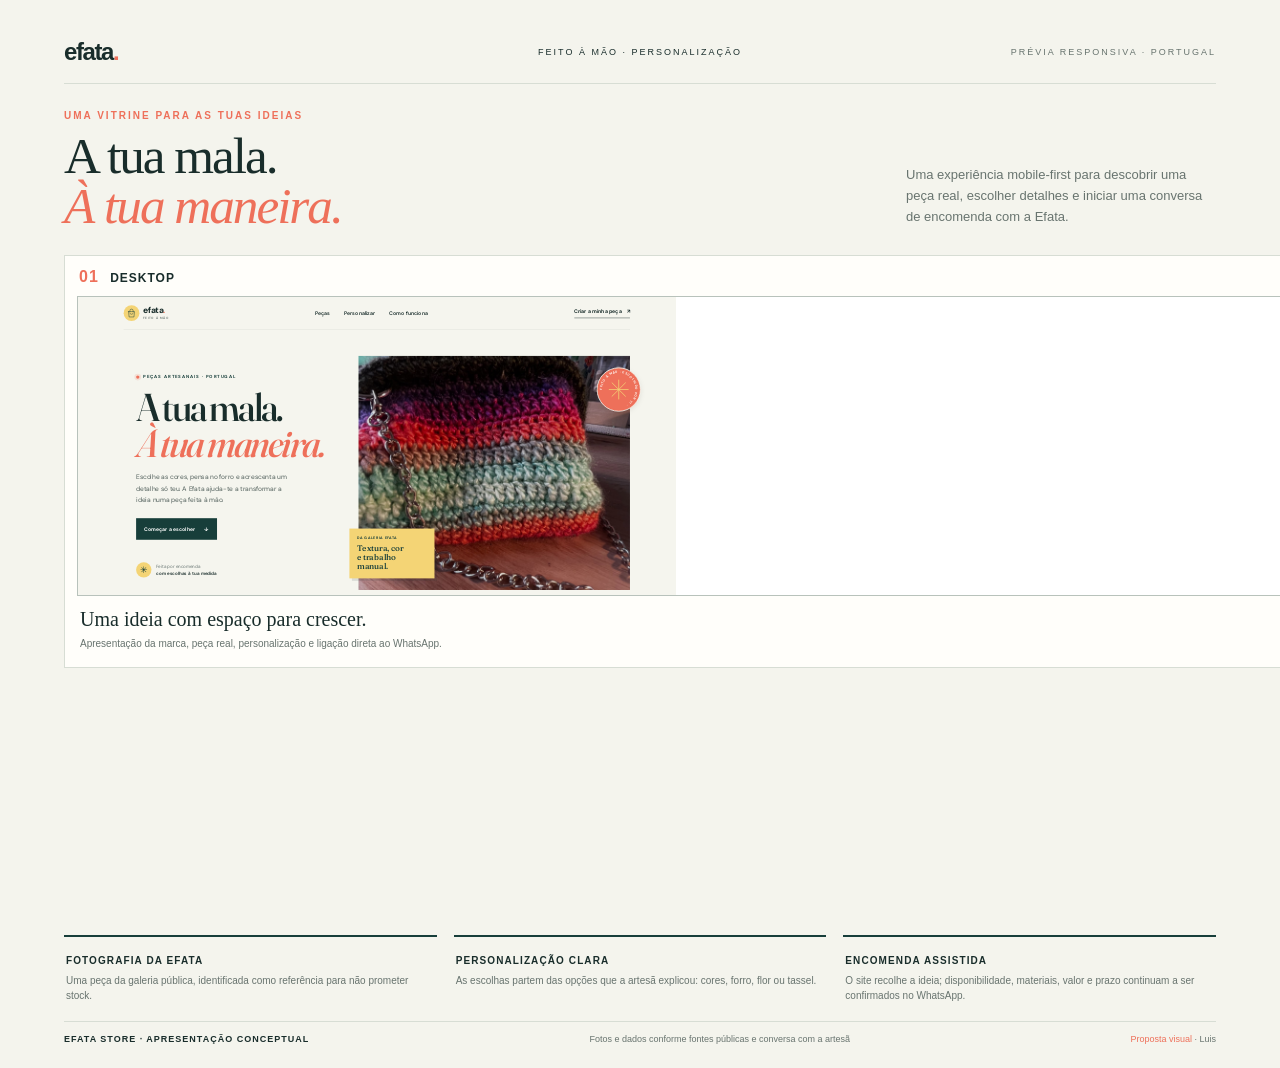
==== arte/prancha.html @ 9b5f9c31 "Create Efata Store concept experience" ====
<!doctype html>
<html lang="pt-PT">
<head>
  <meta charset="utf-8"><meta name="viewport" content="width=device-width,initial-scale=1">
  <title>Efata Store — apresentação responsiva</title>
  <style>
    :root{--ink:#192d2b;--green:#173e3a;--coral:#ee705a;--yellow:#f4d475;--paper:#f4f4ed;--line:#d7ddd4;--muted:#68746f;--serif:Georgia,'Times New Roman',serif;--sans:Arial,sans-serif}
    *{box-sizing:border-box}body{margin:0;background:var(--paper);color:var(--ink);font-family:var(--sans)}.sheet{max-width:1600px;margin:auto;padding:38px 5vw 24px}.top{display:grid;grid-template-columns:1fr auto 1fr;align-items:center;border-bottom:1px solid var(--line);padding-bottom:17px}.brand{font-size:24px;font-weight:700;letter-spacing:-1.4px}.brand i{color:var(--coral);font-style:normal}.top-center,.top-right{font-size:9px;letter-spacing:2px;text-transform:uppercase}.top-right{text-align:right;color:var(--muted)}.intro{display:flex;justify-content:space-between;align-items:end;gap:40px;padding:26px 0 24px}.intro .kicker{margin:0 0 10px;color:var(--coral);font-size:10px;font-weight:bold;letter-spacing:2px}.intro h1{margin:0;font:500 clamp(36px,4vw,60px)/.98 var(--serif);letter-spacing:-2px}.intro h1 em{color:var(--coral);font-weight:500}.intro>p{max-width:310px;margin:0 0 4px;color:var(--muted);font-size:13px;line-height:1.6}.devices{display:grid;grid-template-columns:1fr 1fr 1fr;gap:17px;align-items:start}.device{background:#fffefa;border:1px solid var(--line);padding:12px}.device-head{display:flex;align-items:baseline;justify-content:space-between;padding:0 2px 10px}.device-head b{font-size:12px;letter-spacing:1px}.device-head b span{color:var(--coral);font-size:16px;margin-right:7px}.device-head small{color:var(--muted);font-size:9px;letter-spacing:1px;text-transform:uppercase}.frame{overflow:hidden;border:1px solid #b8c2bb;background:#fff;position:relative}.frame iframe{display:block;border:0;pointer-events:none}.desktop-frame{height:300px}.desktop-frame iframe{width:1440px;height:740px;transform:scale(.415);transform-origin:top left}.tablet-frame{height:300px}.tablet-frame iframe{width:920px;height:800px;transform:scale(.326);transform-origin:top left}.phone-frame{height:520px;width:205px;max-width:100%;margin:auto;border:6px solid #172d29;border-radius:24px}.phone-frame iframe{width:390px;height:980px;transform:scale(.495);transform-origin:top left;border-radius:18px}.caption{padding:12px 3px 4px}.caption strong{font:500 20px var(--serif)}.caption p{margin:5px 0 0;color:var(--muted);font-size:10px;line-height:1.5}.takeaways{display:grid;grid-template-columns:repeat(3,1fr);gap:17px;margin-top:18px}.takeaways article{padding:13px 2px 0;border-top:2px solid var(--green)}.takeaways b{font-size:10px;letter-spacing:1.1px;text-transform:uppercase}.takeaways p{margin:5px 0 0;color:var(--muted);font-size:10px;line-height:1.5}.footer{margin-top:18px;padding-top:12px;border-top:1px solid var(--line);display:flex;justify-content:space-between;gap:20px;color:var(--muted);font-size:9px}.footer strong{color:var(--ink);letter-spacing:1px;text-transform:uppercase}.footer em{color:var(--coral);font-style:normal}
    @media(max-width:900px){.sheet{padding:25px 20px}.devices{grid-template-columns:1fr 1fr}.device:first-child{grid-column:1/-1}.desktop-frame{height:270px}.intro{align-items:start;flex-direction:column;gap:14px}.intro>p{max-width:510px}.takeaways{grid-template-columns:1fr 1fr}.top{grid-template-columns:1fr auto}.top-center{display:none}}
    @media(max-width:580px){.sheet{padding:18px 13px}.top{padding-bottom:12px}.brand{font-size:20px}.top-right{font-size:7px;letter-spacing:1px}.intro{padding:22px 0 18px}.intro h1{font-size:38px}.devices{grid-template-columns:1fr}.device:first-child{grid-column:auto}.desktop-frame{height:235px}.tablet-frame{height:280px}.phone-frame{height:490px;width:193px}.phone-frame iframe{transform:scale(.466)}.device{padding:9px}.takeaways{grid-template-columns:1fr}.footer{flex-direction:column;gap:7px}.footer span:last-child{text-align:left}}
  </style>
</head>
<body>
  <main class="sheet">
    <header class="top"><div class="brand">efata<i>.</i></div><div class="top-center">Feito à mão · Personalização</div><div class="top-right">Prévia responsiva · Portugal</div></header>
    <section class="intro"><div><p class="kicker">UMA VITRINE PARA AS TUAS IDEIAS</p><h1>A tua mala.<br><em>À tua maneira.</em></h1></div><p>Uma experiência mobile-first para descobrir uma peça real, escolher detalhes e iniciar uma conversa de encomenda com a Efata.</p></section>
    <section class="devices" aria-label="Prévia do site em três dispositivos">
      <article class="device"><div class="device-head"><b><span>01</span> DESKTOP</b><small>explorar & personalizar</small></div><div class="frame desktop-frame"><iframe src="../index.html" title="Prévia Efata Store no computador" loading="lazy"></iframe></div><div class="caption"><strong>Uma ideia com espaço para crescer.</strong><p>Apresentação da marca, peça real, personalização e ligação direta ao WhatsApp.</p></div></article>
      <article class="device"><div class="device-head"><b><span>02</span> TABLET</b><small>escolha com calma</small></div><div class="frame tablet-frame"><iframe src="../index.html#personalizar" title="Prévia Efata Store no tablet" loading="lazy"></iframe></div><div class="caption"><strong>Detalhes organizados.</strong><p>Cor, tecido do forro e detalhe decorativo, num pedido simples de preencher.</p></div></article>
      <article class="device"><div class="device-head"><b><span>03</span> TELEMÓVEL</b><small>feito para o dia a dia</small></div><div class="frame phone-frame"><iframe src="../index.html" title="Prévia Efata Store no telemóvel" loading="lazy"></iframe></div><div class="caption"><strong>Do gosto à conversa.</strong><p>O pedido segue para confirmar materiais, valor e prazo com a artesã.</p></div></article>
    </section>
    <section class="takeaways"><article><b>Fotografia da Efata</b><p>Uma peça da galeria pública, identificada como referência para não prometer stock.</p></article><article><b>Personalização clara</b><p>As escolhas partem das opções que a artesã explicou: cores, forro, flor ou tassel.</p></article><article><b>Encomenda assistida</b><p>O site recolhe a ideia; disponibilidade, materiais, valor e prazo continuam a ser confirmados no WhatsApp.</p></article></section>
    <footer class="footer"><strong>Efata Store · apresentação conceptual</strong><span>Fotos e dados conforme fontes públicas e conversa com a artesã</span><span><em>Proposta visual</em> · Luis</span></footer>
  </main>
</body>
</html>
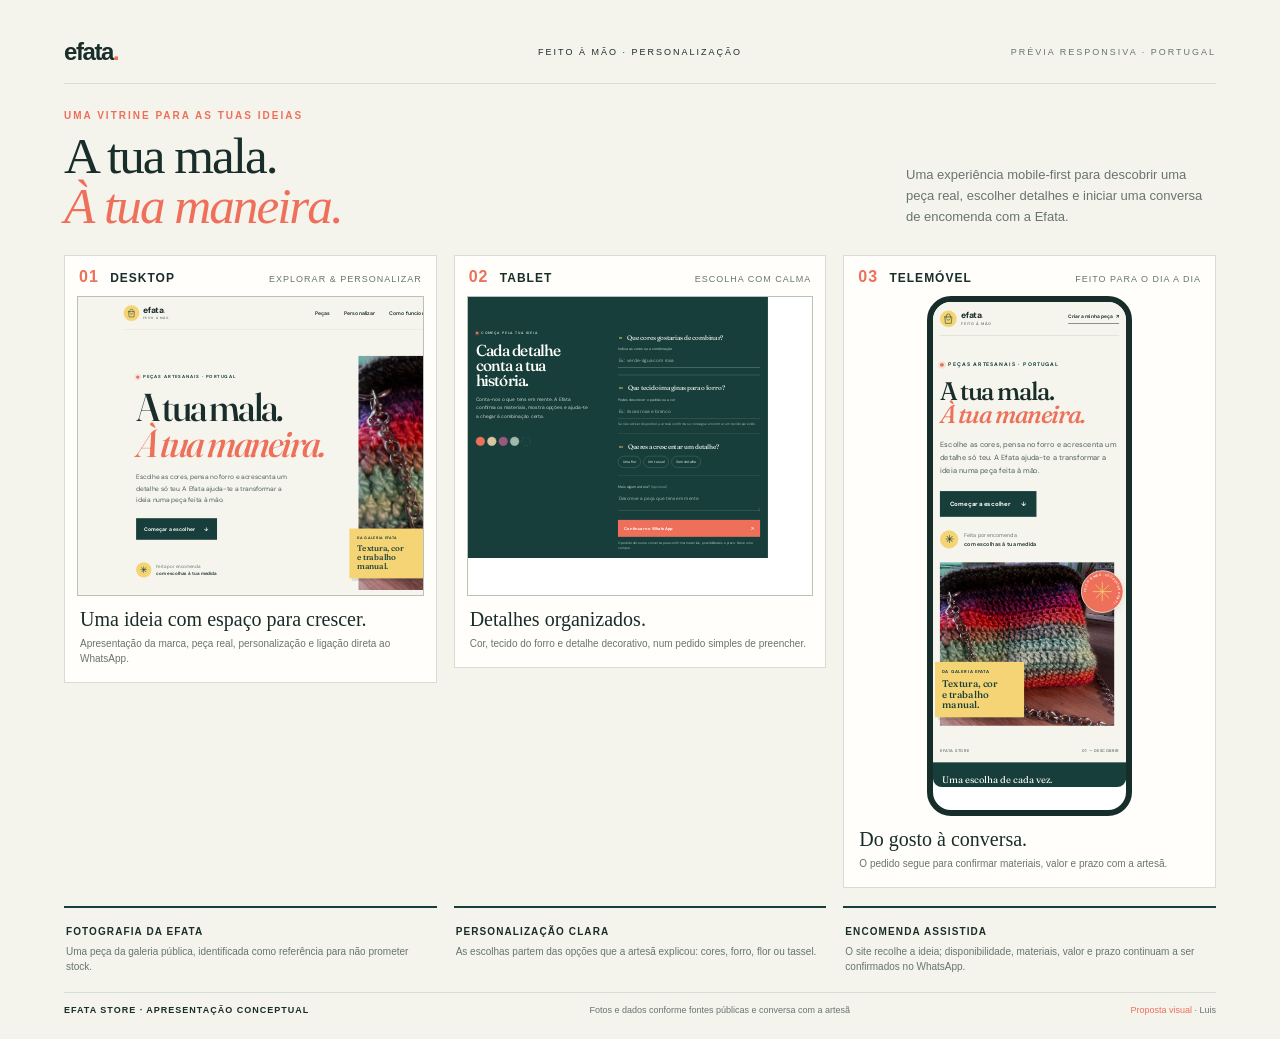
==== commit 82ce402a: "Fix responsive proposal board grid" ====
--- a/arte/prancha.html
+++ b/arte/prancha.html
@@ -5,7 +5,7 @@
   <title>Efata Store — apresentação responsiva</title>
   <style>
     :root{--ink:#192d2b;--green:#173e3a;--coral:#ee705a;--yellow:#f4d475;--paper:#f4f4ed;--line:#d7ddd4;--muted:#68746f;--serif:Georgia,'Times New Roman',serif;--sans:Arial,sans-serif}
-    *{box-sizing:border-box}body{margin:0;background:var(--paper);color:var(--ink);font-family:var(--sans)}.sheet{max-width:1600px;margin:auto;padding:38px 5vw 24px}.top{display:grid;grid-template-columns:1fr auto 1fr;align-items:center;border-bottom:1px solid var(--line);padding-bottom:17px}.brand{font-size:24px;font-weight:700;letter-spacing:-1.4px}.brand i{color:var(--coral);font-style:normal}.top-center,.top-right{font-size:9px;letter-spacing:2px;text-transform:uppercase}.top-right{text-align:right;color:var(--muted)}.intro{display:flex;justify-content:space-between;align-items:end;gap:40px;padding:26px 0 24px}.intro .kicker{margin:0 0 10px;color:var(--coral);font-size:10px;font-weight:bold;letter-spacing:2px}.intro h1{margin:0;font:500 clamp(36px,4vw,60px)/.98 var(--serif);letter-spacing:-2px}.intro h1 em{color:var(--coral);font-weight:500}.intro>p{max-width:310px;margin:0 0 4px;color:var(--muted);font-size:13px;line-height:1.6}.devices{display:grid;grid-template-columns:1fr 1fr 1fr;gap:17px;align-items:start}.device{background:#fffefa;border:1px solid var(--line);padding:12px}.device-head{display:flex;align-items:baseline;justify-content:space-between;padding:0 2px 10px}.device-head b{font-size:12px;letter-spacing:1px}.device-head b span{color:var(--coral);font-size:16px;margin-right:7px}.device-head small{color:var(--muted);font-size:9px;letter-spacing:1px;text-transform:uppercase}.frame{overflow:hidden;border:1px solid #b8c2bb;background:#fff;position:relative}.frame iframe{display:block;border:0;pointer-events:none}.desktop-frame{height:300px}.desktop-frame iframe{width:1440px;height:740px;transform:scale(.415);transform-origin:top left}.tablet-frame{height:300px}.tablet-frame iframe{width:920px;height:800px;transform:scale(.326);transform-origin:top left}.phone-frame{height:520px;width:205px;max-width:100%;margin:auto;border:6px solid #172d29;border-radius:24px}.phone-frame iframe{width:390px;height:980px;transform:scale(.495);transform-origin:top left;border-radius:18px}.caption{padding:12px 3px 4px}.caption strong{font:500 20px var(--serif)}.caption p{margin:5px 0 0;color:var(--muted);font-size:10px;line-height:1.5}.takeaways{display:grid;grid-template-columns:repeat(3,1fr);gap:17px;margin-top:18px}.takeaways article{padding:13px 2px 0;border-top:2px solid var(--green)}.takeaways b{font-size:10px;letter-spacing:1.1px;text-transform:uppercase}.takeaways p{margin:5px 0 0;color:var(--muted);font-size:10px;line-height:1.5}.footer{margin-top:18px;padding-top:12px;border-top:1px solid var(--line);display:flex;justify-content:space-between;gap:20px;color:var(--muted);font-size:9px}.footer strong{color:var(--ink);letter-spacing:1px;text-transform:uppercase}.footer em{color:var(--coral);font-style:normal}
+    *{box-sizing:border-box}body{margin:0;background:var(--paper);color:var(--ink);font-family:var(--sans)}.sheet{max-width:1600px;margin:auto;padding:38px 5vw 24px}.top{display:grid;grid-template-columns:1fr auto 1fr;align-items:center;border-bottom:1px solid var(--line);padding-bottom:17px}.brand{font-size:24px;font-weight:700;letter-spacing:-1.4px}.brand i{color:var(--coral);font-style:normal}.top-center,.top-right{font-size:9px;letter-spacing:2px;text-transform:uppercase}.top-right{text-align:right;color:var(--muted)}.intro{display:flex;justify-content:space-between;align-items:end;gap:40px;padding:26px 0 24px}.intro .kicker{margin:0 0 10px;color:var(--coral);font-size:10px;font-weight:bold;letter-spacing:2px}.intro h1{margin:0;font:500 clamp(36px,4vw,60px)/.98 var(--serif);letter-spacing:-2px}.intro h1 em{color:var(--coral);font-weight:500}.intro>p{max-width:310px;margin:0 0 4px;color:var(--muted);font-size:13px;line-height:1.6}.devices{display:grid;grid-template-columns:repeat(3,minmax(0,1fr));gap:17px;align-items:start}.device{min-width:0;background:#fffefa;border:1px solid var(--line);padding:12px}.device-head{display:flex;align-items:baseline;justify-content:space-between;padding:0 2px 10px}.device-head b{font-size:12px;letter-spacing:1px}.device-head b span{color:var(--coral);font-size:16px;margin-right:7px}.device-head small{color:var(--muted);font-size:9px;letter-spacing:1px;text-transform:uppercase}.frame{width:100%;min-width:0;overflow:hidden;border:1px solid #b8c2bb;background:#fff;position:relative}.frame iframe{display:block;border:0;pointer-events:none}.desktop-frame{height:300px}.desktop-frame iframe{width:1440px;height:740px;transform:scale(.415);transform-origin:top left}.tablet-frame{height:300px}.tablet-frame iframe{width:920px;height:800px;transform:scale(.326);transform-origin:top left}.phone-frame{height:520px;width:205px;max-width:100%;margin:auto;border:6px solid #172d29;border-radius:24px}.phone-frame iframe{width:390px;height:980px;transform:scale(.495);transform-origin:top left;border-radius:18px}.caption{padding:12px 3px 4px}.caption strong{font:500 20px var(--serif)}.caption p{margin:5px 0 0;color:var(--muted);font-size:10px;line-height:1.5}.takeaways{display:grid;grid-template-columns:repeat(3,minmax(0,1fr));gap:17px;margin-top:18px}.takeaways article{min-width:0;padding:13px 2px 0;border-top:2px solid var(--green)}.takeaways b{font-size:10px;letter-spacing:1.1px;text-transform:uppercase}.takeaways p{margin:5px 0 0;color:var(--muted);font-size:10px;line-height:1.5}.footer{margin-top:18px;padding-top:12px;border-top:1px solid var(--line);display:flex;justify-content:space-between;gap:20px;color:var(--muted);font-size:9px}.footer strong{color:var(--ink);letter-spacing:1px;text-transform:uppercase}.footer em{color:var(--coral);font-style:normal}
     @media(max-width:900px){.sheet{padding:25px 20px}.devices{grid-template-columns:1fr 1fr}.device:first-child{grid-column:1/-1}.desktop-frame{height:270px}.intro{align-items:start;flex-direction:column;gap:14px}.intro>p{max-width:510px}.takeaways{grid-template-columns:1fr 1fr}.top{grid-template-columns:1fr auto}.top-center{display:none}}
     @media(max-width:580px){.sheet{padding:18px 13px}.top{padding-bottom:12px}.brand{font-size:20px}.top-right{font-size:7px;letter-spacing:1px}.intro{padding:22px 0 18px}.intro h1{font-size:38px}.devices{grid-template-columns:1fr}.device:first-child{grid-column:auto}.desktop-frame{height:235px}.tablet-frame{height:280px}.phone-frame{height:490px;width:193px}.phone-frame iframe{transform:scale(.466)}.device{padding:9px}.takeaways{grid-template-columns:1fr}.footer{flex-direction:column;gap:7px}.footer span:last-child{text-align:left}}
   </style>
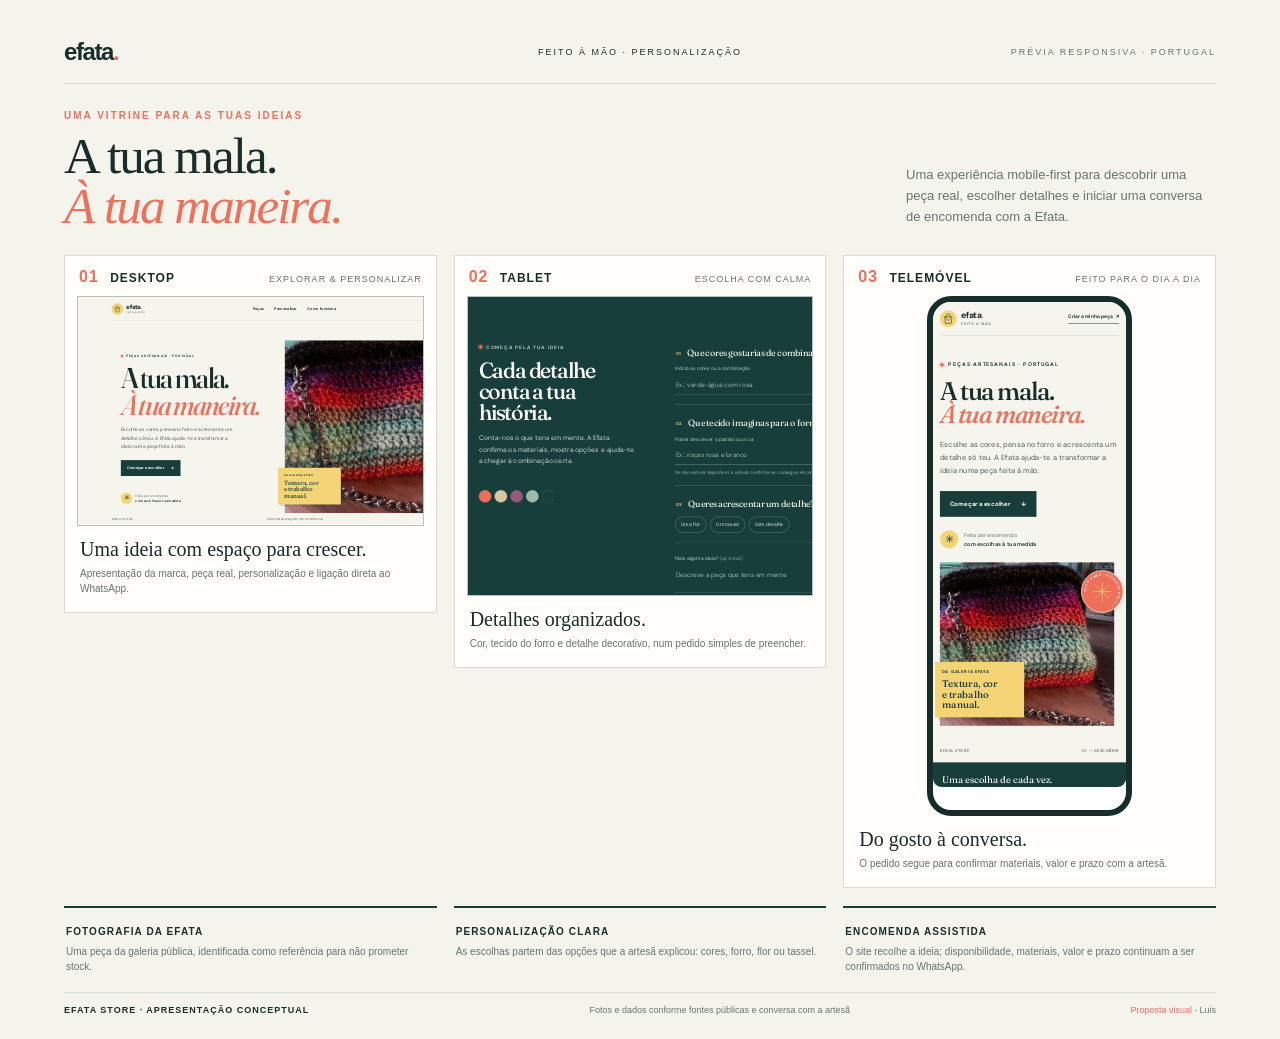
==== commit 9a0aa110: "Adjust responsive concept board device frames" ====
--- a/arte/prancha.html
+++ b/arte/prancha.html
@@ -5,9 +5,9 @@
   <title>Efata Store — apresentação responsiva</title>
   <style>
     :root{--ink:#192d2b;--green:#173e3a;--coral:#ee705a;--yellow:#f4d475;--paper:#f4f4ed;--line:#d7ddd4;--muted:#68746f;--serif:Georgia,'Times New Roman',serif;--sans:Arial,sans-serif}
-    *{box-sizing:border-box}body{margin:0;background:var(--paper);color:var(--ink);font-family:var(--sans)}.sheet{max-width:1600px;margin:auto;padding:38px 5vw 24px}.top{display:grid;grid-template-columns:1fr auto 1fr;align-items:center;border-bottom:1px solid var(--line);padding-bottom:17px}.brand{font-size:24px;font-weight:700;letter-spacing:-1.4px}.brand i{color:var(--coral);font-style:normal}.top-center,.top-right{font-size:9px;letter-spacing:2px;text-transform:uppercase}.top-right{text-align:right;color:var(--muted)}.intro{display:flex;justify-content:space-between;align-items:end;gap:40px;padding:26px 0 24px}.intro .kicker{margin:0 0 10px;color:var(--coral);font-size:10px;font-weight:bold;letter-spacing:2px}.intro h1{margin:0;font:500 clamp(36px,4vw,60px)/.98 var(--serif);letter-spacing:-2px}.intro h1 em{color:var(--coral);font-weight:500}.intro>p{max-width:310px;margin:0 0 4px;color:var(--muted);font-size:13px;line-height:1.6}.devices{display:grid;grid-template-columns:repeat(3,minmax(0,1fr));gap:17px;align-items:start}.device{min-width:0;background:#fffefa;border:1px solid var(--line);padding:12px}.device-head{display:flex;align-items:baseline;justify-content:space-between;padding:0 2px 10px}.device-head b{font-size:12px;letter-spacing:1px}.device-head b span{color:var(--coral);font-size:16px;margin-right:7px}.device-head small{color:var(--muted);font-size:9px;letter-spacing:1px;text-transform:uppercase}.frame{width:100%;min-width:0;overflow:hidden;border:1px solid #b8c2bb;background:#fff;position:relative}.frame iframe{display:block;border:0;pointer-events:none}.desktop-frame{height:300px}.desktop-frame iframe{width:1440px;height:740px;transform:scale(.415);transform-origin:top left}.tablet-frame{height:300px}.tablet-frame iframe{width:920px;height:800px;transform:scale(.326);transform-origin:top left}.phone-frame{height:520px;width:205px;max-width:100%;margin:auto;border:6px solid #172d29;border-radius:24px}.phone-frame iframe{width:390px;height:980px;transform:scale(.495);transform-origin:top left;border-radius:18px}.caption{padding:12px 3px 4px}.caption strong{font:500 20px var(--serif)}.caption p{margin:5px 0 0;color:var(--muted);font-size:10px;line-height:1.5}.takeaways{display:grid;grid-template-columns:repeat(3,minmax(0,1fr));gap:17px;margin-top:18px}.takeaways article{min-width:0;padding:13px 2px 0;border-top:2px solid var(--green)}.takeaways b{font-size:10px;letter-spacing:1.1px;text-transform:uppercase}.takeaways p{margin:5px 0 0;color:var(--muted);font-size:10px;line-height:1.5}.footer{margin-top:18px;padding-top:12px;border-top:1px solid var(--line);display:flex;justify-content:space-between;gap:20px;color:var(--muted);font-size:9px}.footer strong{color:var(--ink);letter-spacing:1px;text-transform:uppercase}.footer em{color:var(--coral);font-style:normal}
-    @media(max-width:900px){.sheet{padding:25px 20px}.devices{grid-template-columns:1fr 1fr}.device:first-child{grid-column:1/-1}.desktop-frame{height:270px}.intro{align-items:start;flex-direction:column;gap:14px}.intro>p{max-width:510px}.takeaways{grid-template-columns:1fr 1fr}.top{grid-template-columns:1fr auto}.top-center{display:none}}
-    @media(max-width:580px){.sheet{padding:18px 13px}.top{padding-bottom:12px}.brand{font-size:20px}.top-right{font-size:7px;letter-spacing:1px}.intro{padding:22px 0 18px}.intro h1{font-size:38px}.devices{grid-template-columns:1fr}.device:first-child{grid-column:auto}.desktop-frame{height:235px}.tablet-frame{height:280px}.phone-frame{height:490px;width:193px}.phone-frame iframe{transform:scale(.466)}.device{padding:9px}.takeaways{grid-template-columns:1fr}.footer{flex-direction:column;gap:7px}.footer span:last-child{text-align:left}}
+    *{box-sizing:border-box}body{margin:0;background:var(--paper);color:var(--ink);font-family:var(--sans)}.sheet{max-width:1600px;margin:auto;padding:38px 5vw 24px}.top{display:grid;grid-template-columns:1fr auto 1fr;align-items:center;border-bottom:1px solid var(--line);padding-bottom:17px}.brand{font-size:24px;font-weight:700;letter-spacing:-1.4px}.brand i{color:var(--coral);font-style:normal}.top-center,.top-right{font-size:9px;letter-spacing:2px;text-transform:uppercase}.top-right{text-align:right;color:var(--muted)}.intro{display:flex;justify-content:space-between;align-items:end;gap:40px;padding:26px 0 24px}.intro .kicker{margin:0 0 10px;color:var(--coral);font-size:10px;font-weight:bold;letter-spacing:2px}.intro h1{margin:0;font:500 clamp(36px,4vw,60px)/.98 var(--serif);letter-spacing:-2px}.intro h1 em{color:var(--coral);font-weight:500}.intro>p{max-width:310px;margin:0 0 4px;color:var(--muted);font-size:13px;line-height:1.6}.devices{display:grid;grid-template-columns:repeat(3,minmax(0,1fr));gap:17px;align-items:start}.device{min-width:0;background:#fffefa;border:1px solid var(--line);padding:12px}.device-head{display:flex;align-items:baseline;justify-content:space-between;padding:0 2px 10px}.device-head b{font-size:12px;letter-spacing:1px}.device-head b span{color:var(--coral);font-size:16px;margin-right:7px}.device-head small{color:var(--muted);font-size:9px;letter-spacing:1px;text-transform:uppercase}.frame{width:100%;min-width:0;overflow:hidden;border:1px solid #b8c2bb;background:#fff;position:relative}.frame iframe{display:block;border:0;pointer-events:none}.desktop-frame{height:230px}.desktop-frame iframe{width:1440px;height:740px;transform:scale(.306);transform-origin:top left}.tablet-frame{height:300px}.tablet-frame iframe{width:920px;height:800px;transform:scale(.45);transform-origin:top left}.phone-frame{height:520px;width:205px;max-width:100%;margin:auto;border:6px solid #172d29;border-radius:24px}.phone-frame iframe{width:390px;height:980px;transform:scale(.495);transform-origin:top left;border-radius:18px}.caption{padding:12px 3px 4px}.caption strong{font:500 20px var(--serif)}.caption p{margin:5px 0 0;color:var(--muted);font-size:10px;line-height:1.5}.takeaways{display:grid;grid-template-columns:repeat(3,minmax(0,1fr));gap:17px;margin-top:18px}.takeaways article{min-width:0;padding:13px 2px 0;border-top:2px solid var(--green)}.takeaways b{font-size:10px;letter-spacing:1.1px;text-transform:uppercase}.takeaways p{margin:5px 0 0;color:var(--muted);font-size:10px;line-height:1.5}.footer{margin-top:18px;padding-top:12px;border-top:1px solid var(--line);display:flex;justify-content:space-between;gap:20px;color:var(--muted);font-size:9px}.footer strong{color:var(--ink);letter-spacing:1px;text-transform:uppercase}.footer em{color:var(--coral);font-style:normal}
+    @media(max-width:900px){.sheet{padding:25px 20px}.devices{grid-template-columns:1fr 1fr}.device:first-child{grid-column:1/-1}.desktop-frame{height:215px}.desktop-frame iframe{transform:scale(.28)}.tablet-frame iframe{transform:scale(.40)}.intro{align-items:start;flex-direction:column;gap:14px}.intro>p{max-width:510px}.takeaways{grid-template-columns:1fr 1fr}.top{grid-template-columns:1fr auto}.top-center{display:none}}
+    @media(max-width:580px){.sheet{padding:18px 13px}.top{padding-bottom:12px}.brand{font-size:20px}.top-right{font-size:7px;letter-spacing:1px}.intro{padding:22px 0 18px}.intro h1{font-size:38px}.devices{grid-template-columns:1fr}.device:first-child{grid-column:auto}.desktop-frame{height:190px}.desktop-frame iframe{transform:scale(.25)}.tablet-frame{height:280px}.tablet-frame iframe{transform:scale(.39)}.phone-frame{height:490px;width:193px}.phone-frame iframe{transform:scale(.466)}.device{padding:9px}.takeaways{grid-template-columns:1fr}.footer{flex-direction:column;gap:7px}.footer span:last-child{text-align:left}}
   </style>
 </head>
 <body>
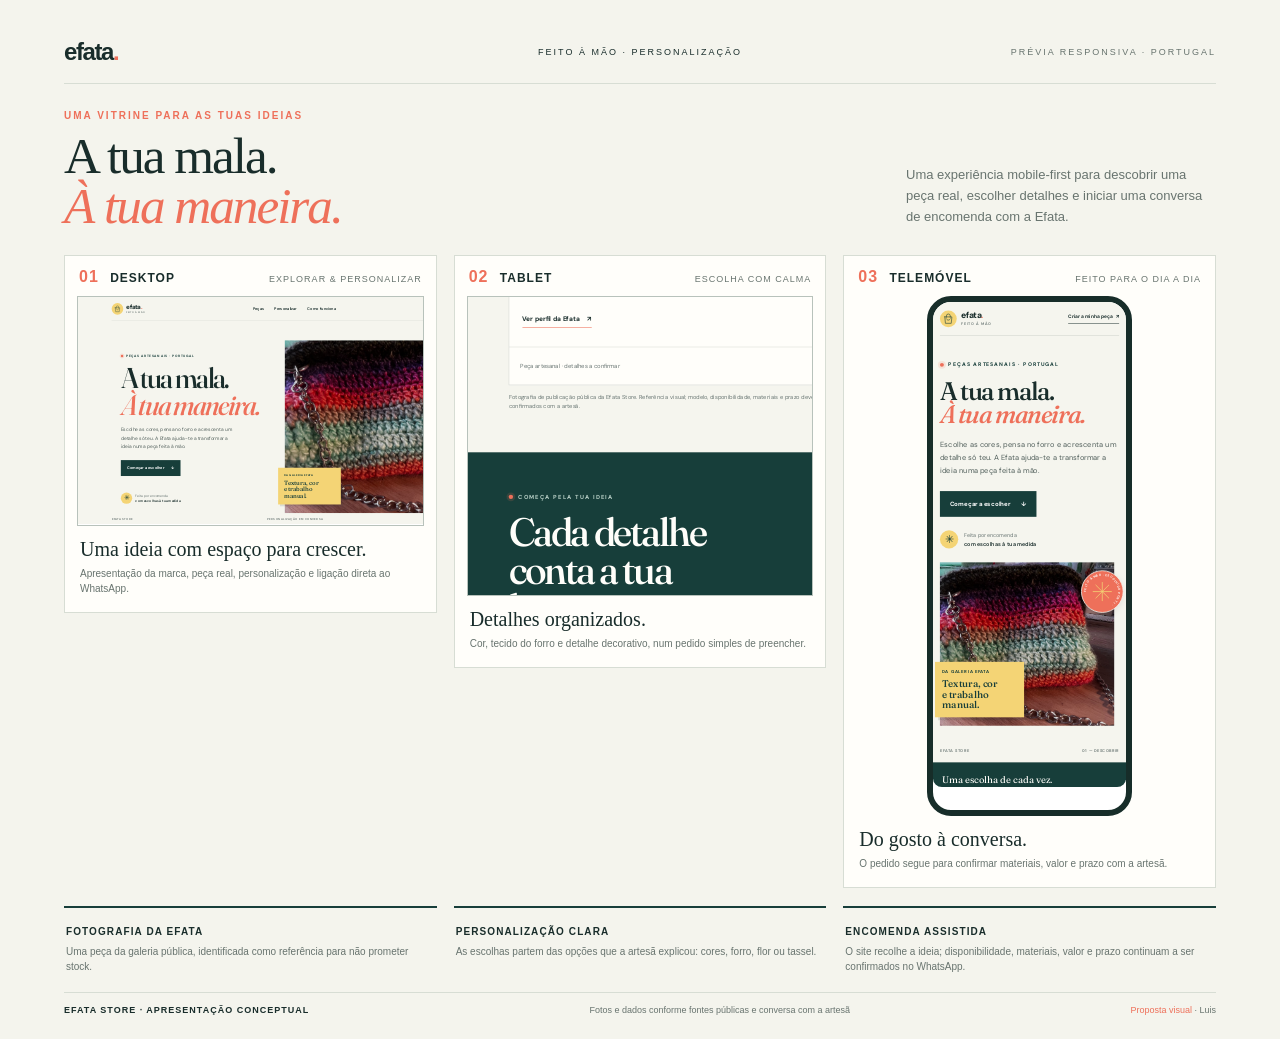
==== commit 7ab335a7: "Tune tablet preview viewport on concept board" ====
--- a/arte/prancha.html
+++ b/arte/prancha.html
@@ -5,9 +5,9 @@
   <title>Efata Store — apresentação responsiva</title>
   <style>
     :root{--ink:#192d2b;--green:#173e3a;--coral:#ee705a;--yellow:#f4d475;--paper:#f4f4ed;--line:#d7ddd4;--muted:#68746f;--serif:Georgia,'Times New Roman',serif;--sans:Arial,sans-serif}
-    *{box-sizing:border-box}body{margin:0;background:var(--paper);color:var(--ink);font-family:var(--sans)}.sheet{max-width:1600px;margin:auto;padding:38px 5vw 24px}.top{display:grid;grid-template-columns:1fr auto 1fr;align-items:center;border-bottom:1px solid var(--line);padding-bottom:17px}.brand{font-size:24px;font-weight:700;letter-spacing:-1.4px}.brand i{color:var(--coral);font-style:normal}.top-center,.top-right{font-size:9px;letter-spacing:2px;text-transform:uppercase}.top-right{text-align:right;color:var(--muted)}.intro{display:flex;justify-content:space-between;align-items:end;gap:40px;padding:26px 0 24px}.intro .kicker{margin:0 0 10px;color:var(--coral);font-size:10px;font-weight:bold;letter-spacing:2px}.intro h1{margin:0;font:500 clamp(36px,4vw,60px)/.98 var(--serif);letter-spacing:-2px}.intro h1 em{color:var(--coral);font-weight:500}.intro>p{max-width:310px;margin:0 0 4px;color:var(--muted);font-size:13px;line-height:1.6}.devices{display:grid;grid-template-columns:repeat(3,minmax(0,1fr));gap:17px;align-items:start}.device{min-width:0;background:#fffefa;border:1px solid var(--line);padding:12px}.device-head{display:flex;align-items:baseline;justify-content:space-between;padding:0 2px 10px}.device-head b{font-size:12px;letter-spacing:1px}.device-head b span{color:var(--coral);font-size:16px;margin-right:7px}.device-head small{color:var(--muted);font-size:9px;letter-spacing:1px;text-transform:uppercase}.frame{width:100%;min-width:0;overflow:hidden;border:1px solid #b8c2bb;background:#fff;position:relative}.frame iframe{display:block;border:0;pointer-events:none}.desktop-frame{height:230px}.desktop-frame iframe{width:1440px;height:740px;transform:scale(.306);transform-origin:top left}.tablet-frame{height:300px}.tablet-frame iframe{width:920px;height:800px;transform:scale(.45);transform-origin:top left}.phone-frame{height:520px;width:205px;max-width:100%;margin:auto;border:6px solid #172d29;border-radius:24px}.phone-frame iframe{width:390px;height:980px;transform:scale(.495);transform-origin:top left;border-radius:18px}.caption{padding:12px 3px 4px}.caption strong{font:500 20px var(--serif)}.caption p{margin:5px 0 0;color:var(--muted);font-size:10px;line-height:1.5}.takeaways{display:grid;grid-template-columns:repeat(3,minmax(0,1fr));gap:17px;margin-top:18px}.takeaways article{min-width:0;padding:13px 2px 0;border-top:2px solid var(--green)}.takeaways b{font-size:10px;letter-spacing:1.1px;text-transform:uppercase}.takeaways p{margin:5px 0 0;color:var(--muted);font-size:10px;line-height:1.5}.footer{margin-top:18px;padding-top:12px;border-top:1px solid var(--line);display:flex;justify-content:space-between;gap:20px;color:var(--muted);font-size:9px}.footer strong{color:var(--ink);letter-spacing:1px;text-transform:uppercase}.footer em{color:var(--coral);font-style:normal}
-    @media(max-width:900px){.sheet{padding:25px 20px}.devices{grid-template-columns:1fr 1fr}.device:first-child{grid-column:1/-1}.desktop-frame{height:215px}.desktop-frame iframe{transform:scale(.28)}.tablet-frame iframe{transform:scale(.40)}.intro{align-items:start;flex-direction:column;gap:14px}.intro>p{max-width:510px}.takeaways{grid-template-columns:1fr 1fr}.top{grid-template-columns:1fr auto}.top-center{display:none}}
-    @media(max-width:580px){.sheet{padding:18px 13px}.top{padding-bottom:12px}.brand{font-size:20px}.top-right{font-size:7px;letter-spacing:1px}.intro{padding:22px 0 18px}.intro h1{font-size:38px}.devices{grid-template-columns:1fr}.device:first-child{grid-column:auto}.desktop-frame{height:190px}.desktop-frame iframe{transform:scale(.25)}.tablet-frame{height:280px}.tablet-frame iframe{transform:scale(.39)}.phone-frame{height:490px;width:193px}.phone-frame iframe{transform:scale(.466)}.device{padding:9px}.takeaways{grid-template-columns:1fr}.footer{flex-direction:column;gap:7px}.footer span:last-child{text-align:left}}
+    *{box-sizing:border-box}body{margin:0;background:var(--paper);color:var(--ink);font-family:var(--sans)}.sheet{max-width:1600px;margin:auto;padding:38px 5vw 24px}.top{display:grid;grid-template-columns:1fr auto 1fr;align-items:center;border-bottom:1px solid var(--line);padding-bottom:17px}.brand{font-size:24px;font-weight:700;letter-spacing:-1.4px}.brand i{color:var(--coral);font-style:normal}.top-center,.top-right{font-size:9px;letter-spacing:2px;text-transform:uppercase}.top-right{text-align:right;color:var(--muted)}.intro{display:flex;justify-content:space-between;align-items:end;gap:40px;padding:26px 0 24px}.intro .kicker{margin:0 0 10px;color:var(--coral);font-size:10px;font-weight:bold;letter-spacing:2px}.intro h1{margin:0;font:500 clamp(36px,4vw,60px)/.98 var(--serif);letter-spacing:-2px}.intro h1 em{color:var(--coral);font-weight:500}.intro>p{max-width:310px;margin:0 0 4px;color:var(--muted);font-size:13px;line-height:1.6}.devices{display:grid;grid-template-columns:repeat(3,minmax(0,1fr));gap:17px;align-items:start}.device{min-width:0;background:#fffefa;border:1px solid var(--line);padding:12px}.device-head{display:flex;align-items:baseline;justify-content:space-between;padding:0 2px 10px}.device-head b{font-size:12px;letter-spacing:1px}.device-head b span{color:var(--coral);font-size:16px;margin-right:7px}.device-head small{color:var(--muted);font-size:9px;letter-spacing:1px;text-transform:uppercase}.frame{width:100%;min-width:0;overflow:hidden;border:1px solid #b8c2bb;background:#fff;position:relative}.frame iframe{display:block;border:0;pointer-events:none}.desktop-frame{height:230px}.desktop-frame iframe{width:1440px;height:740px;transform:scale(.306);transform-origin:top left}.tablet-frame{height:300px}.tablet-frame iframe{width:768px;height:1024px;transform:scale(.55);transform-origin:top left}.phone-frame{height:520px;width:205px;max-width:100%;margin:auto;border:6px solid #172d29;border-radius:24px}.phone-frame iframe{width:390px;height:980px;transform:scale(.495);transform-origin:top left;border-radius:18px}.caption{padding:12px 3px 4px}.caption strong{font:500 20px var(--serif)}.caption p{margin:5px 0 0;color:var(--muted);font-size:10px;line-height:1.5}.takeaways{display:grid;grid-template-columns:repeat(3,minmax(0,1fr));gap:17px;margin-top:18px}.takeaways article{min-width:0;padding:13px 2px 0;border-top:2px solid var(--green)}.takeaways b{font-size:10px;letter-spacing:1.1px;text-transform:uppercase}.takeaways p{margin:5px 0 0;color:var(--muted);font-size:10px;line-height:1.5}.footer{margin-top:18px;padding-top:12px;border-top:1px solid var(--line);display:flex;justify-content:space-between;gap:20px;color:var(--muted);font-size:9px}.footer strong{color:var(--ink);letter-spacing:1px;text-transform:uppercase}.footer em{color:var(--coral);font-style:normal}
+    @media(max-width:900px){.sheet{padding:25px 20px}.devices{grid-template-columns:1fr 1fr}.device:first-child{grid-column:1/-1}.desktop-frame{height:215px}.desktop-frame iframe{transform:scale(.28)}.tablet-frame iframe{transform:scale(.50)}.intro{align-items:start;flex-direction:column;gap:14px}.intro>p{max-width:510px}.takeaways{grid-template-columns:1fr 1fr}.top{grid-template-columns:1fr auto}.top-center{display:none}}
+    @media(max-width:580px){.sheet{padding:18px 13px}.top{padding-bottom:12px}.brand{font-size:20px}.top-right{font-size:7px;letter-spacing:1px}.intro{padding:22px 0 18px}.intro h1{font-size:38px}.devices{grid-template-columns:1fr}.device:first-child{grid-column:auto}.desktop-frame{height:190px}.desktop-frame iframe{transform:scale(.25)}.tablet-frame{height:280px}.tablet-frame iframe{transform:scale(.48)}.phone-frame{height:490px;width:193px}.phone-frame iframe{transform:scale(.466)}.device{padding:9px}.takeaways{grid-template-columns:1fr}.footer{flex-direction:column;gap:7px}.footer span:last-child{text-align:left}}
   </style>
 </head>
 <body>
